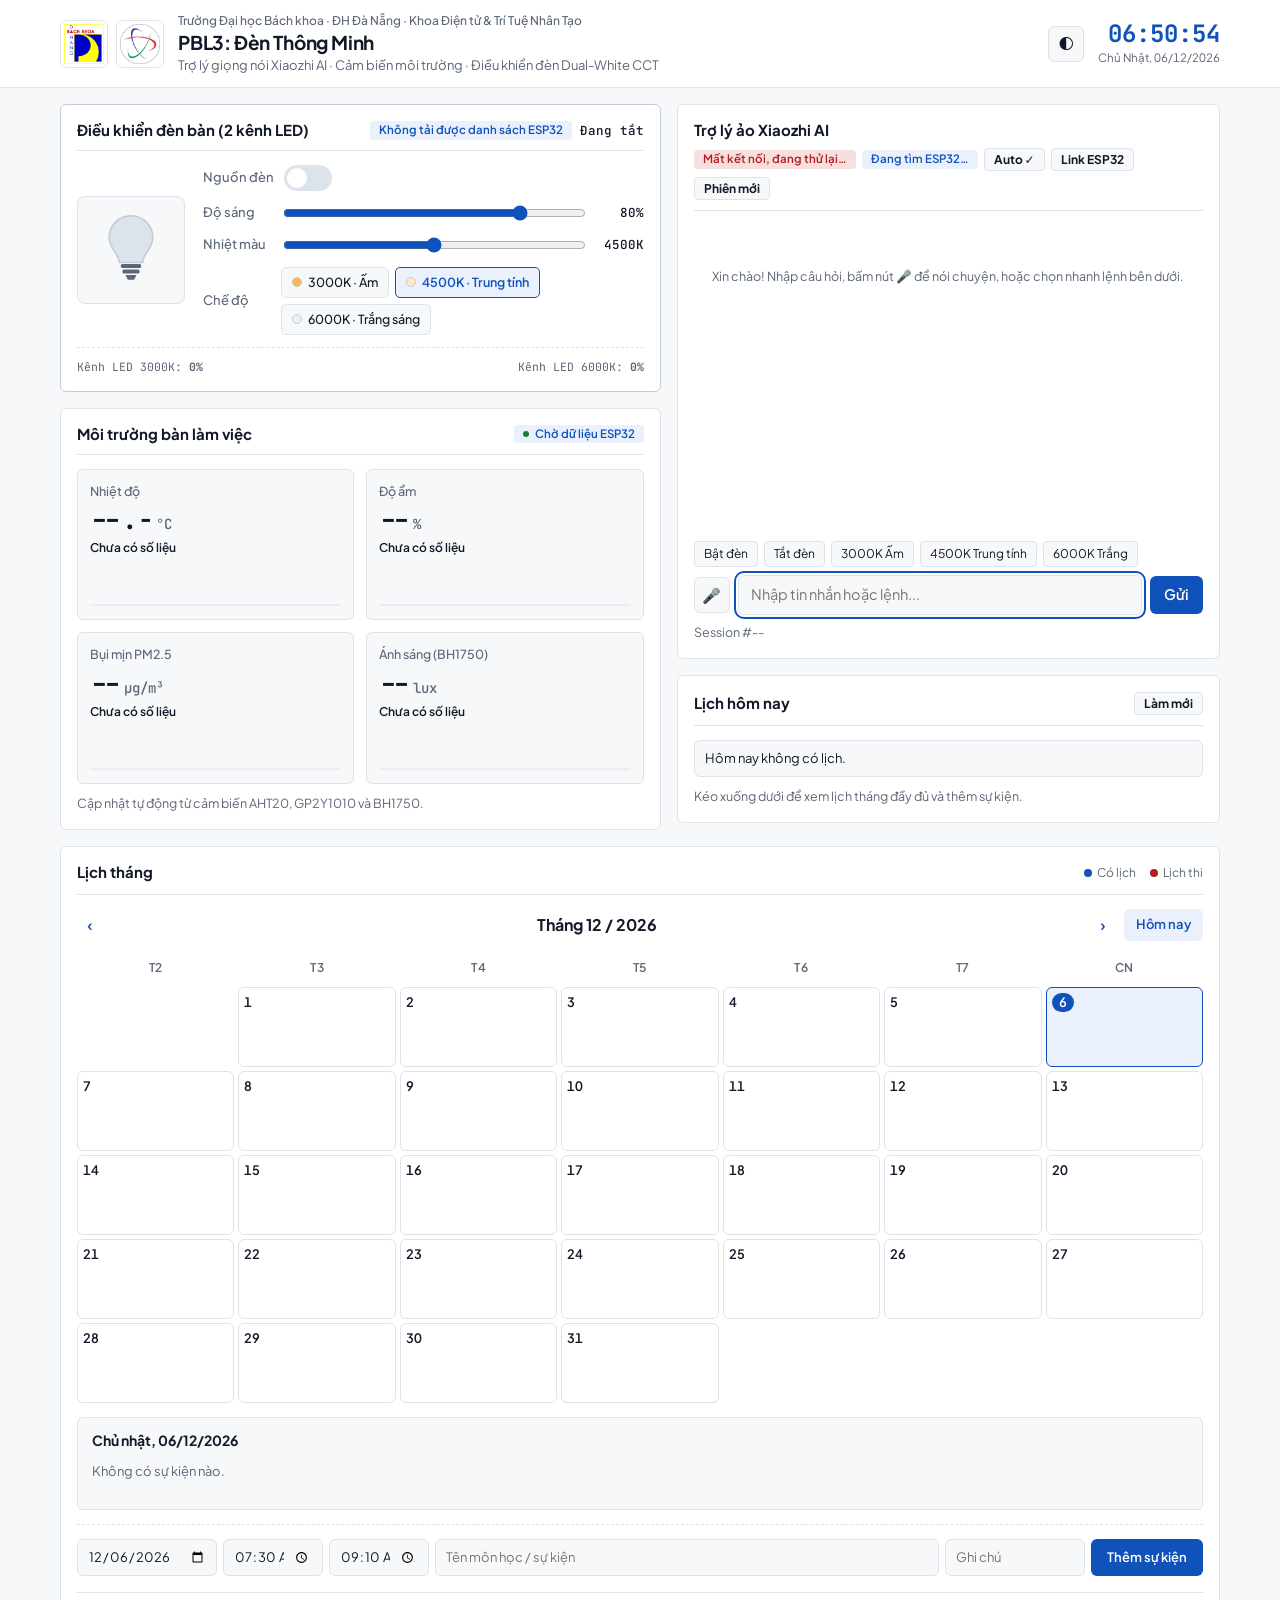
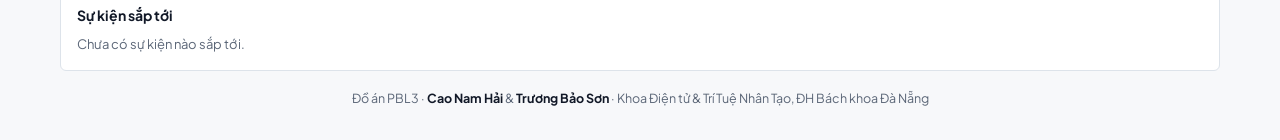
==== templates/index.html @ c183db59 "refactor: don dep ma nguon, cap nhat README va gitignore chuan hoa" ====
<!doctype html>
<html lang="vi">
<head>
  <meta charset="utf-8">
  <meta name="viewport" content="width=device-width, initial-scale=1">
  <meta name="theme-color" content="#f5f6f8">
  <title>Đèn Thông Minh PBL3 — Trợ lý ảo &amp; IoT</title>
  <link rel="stylesheet" href="/static/css/style.css?v=3001">
  <style>
    /* ═══════════════════════════════════════════════════════════
       CALENDAR V2 — APPLE STYLE (Full width)
       ═══════════════════════════════════════════════════════════ */
    .cal-v2 { margin-top: 16px; }

    .cal-v2 .cv-head {
      display: flex; justify-content: space-between; align-items: center;
      flex-wrap: wrap; gap: 12px; margin-bottom: 14px; padding-bottom: 12px;
      border-bottom: 1px solid var(--line);
    }
    .cal-v2 .cv-head h2 {
      font-size: 15px; font-weight: 700; margin: 0; padding: 0;
      border: none; display: block;
    }
    .cal-v2 .cv-legend {
      display: flex; gap: 14px; font-size: 12px; color: var(--muted);
    }
    .cal-v2 .cv-legend i.dot {
      display: inline-block; width: 8px; height: 8px; border-radius: 50%;
      margin-right: 5px; background: var(--accent); vertical-align: middle;
    }
    .cal-v2 .cv-legend i.dot.r { background: var(--bad); }

    .cal-v2 .cv-nav {
      display: flex; align-items: center; gap: 8px; margin-bottom: 12px;
    }
    .cal-v2 .cv-nav strong {
      flex: 1; text-align: center; font-size: 16px; font-weight: 700;
    }
    .cal-v2 .cv-nav button {
      background: var(--accent-soft); color: var(--accent); border: none;
      border-radius: 6px; padding: 6px 12px; cursor: pointer;
      font-weight: 600; font-size: 13px; font-family: inherit;
    }
    .cal-v2 .cv-nav button:hover { filter: brightness(1.05); }
    .cal-v2 .cv-nav button.cv-arrow {
      background: transparent; padding: 4px 10px; font-size: 16px;
    }

    .cal-v2 .cv-grid {
      display: grid; grid-template-columns: repeat(7, minmax(0, 1fr)); gap: 4px;
    }
    .cal-v2 .cv-dow {
      text-align: center; font-size: 12px; font-weight: 600;
      color: var(--muted); padding: 6px 0;
      text-transform: uppercase; letter-spacing: .05em;
    }
    .cal-v2 .cv-day {
      min-height: 80px; border: 1px solid var(--line); border-radius: 6px;
      background: var(--card); padding: 5px; text-align: left; cursor: pointer;
      display: flex; flex-direction: column; gap: 2px; min-width: 0; overflow: hidden;
      font-family: inherit; transition: border-color .15s;
    }
    .cal-v2 .cv-day.blank { border: 0; background: none; cursor: default; }
    .cal-v2 .cv-day:not(.blank):hover { border-color: var(--accent); }
    .cal-v2 .cv-day .n {
      font-size: 13px; font-weight: 600; font-variant-numeric: tabular-nums;
      color: var(--fg);
    }
    .cal-v2 .cv-day.today .n {
      background: var(--accent); color: var(--accent-fg);
      border-radius: 99px; padding: 0 7px; align-self: flex-start;
    }
    .cal-v2 .cv-day.selected { background: var(--accent-soft); border-color: var(--accent); }
    .cal-v2 .cv-day .tx {
      font-size: 11px; line-height: 1.25; border-radius: 4px; padding: 1px 5px;
      overflow-wrap: anywhere; white-space: nowrap; overflow: hidden;
      text-overflow: ellipsis;
    }
    .cal-v2 .cv-day .tx.b { background: var(--accent-soft); color: var(--accent); }
    .cal-v2 .cv-day.selected .tx.b { background: var(--card); }
    .cal-v2 .cv-day .tx.r { background: var(--bad); color: #fff; font-weight: 600; }
    .cal-v2 .cv-day .dots { display: none; }

    .cal-v2 .cv-detail {
      margin-top: 14px; padding: 14px; border: 1px solid var(--line);
      border-radius: 6px; background: var(--bg);
    }
    .cal-v2 .cv-detail h3 { font-size: 14px; margin: 0 0 10px; color: var(--fg); }
    .cal-v2 .cv-detail ul {
      list-style: none; margin: 0; padding: 0;
      display: flex; flex-direction: column; gap: 8px;
    }
    .cal-v2 .cv-detail li {
      display: flex; gap: 10px; align-items: baseline; flex-wrap: wrap; font-size: 13px;
    }
    .cal-v2 .cv-detail .pill {
      font-size: 11px; font-weight: 600; padding: 1px 8px; border-radius: 99px;
      background: var(--accent-soft); color: var(--accent); flex: none;
    }
    .cal-v2 .cv-detail .pill.r { background: var(--bad); color: #fff; }

    .cal-v2 .cv-form {
      display: grid;
      grid-template-columns: 140px 100px 100px 1fr 140px auto;
      gap: 6px; margin-top: 14px; padding-top: 14px;
      border-top: 1px dashed var(--line);
    }
    .cal-v2 .cv-form input {
      border: 1px solid var(--line); border-radius: 6px; padding: 7px 10px;
      background: var(--bg); min-width: 0; font-size: 13px; font-family: inherit;
    }
    .cal-v2 .cv-form button {
      background: var(--accent); color: var(--accent-fg); border: none;
      border-radius: 6px; padding: 7px 16px; cursor: pointer;
      font-weight: 600; font-size: 13px; font-family: inherit; white-space: nowrap;
    }
    .cal-v2 .cv-form button:hover { filter: brightness(1.08); }

    .cal-v2 .cv-list {
      margin-top: 16px; padding-top: 14px; border-top: 1px solid var(--line);
    }
    .cal-v2 .cv-list h3 { font-size: 14px; margin: 0 0 10px; }
    .cal-v2 .cv-list ul {
      list-style: none; margin: 0; padding: 0;
      display: flex; flex-direction: column; gap: 8px;
      max-height: 220px; overflow-y: auto;
    }
    .cal-v2 .cv-list li {
      display: flex; gap: 10px; align-items: center; padding: 8px 12px;
      border: 1px solid var(--line); border-radius: 6px; font-size: 13px;
      background: var(--card);
    }
    .cal-v2 .cv-list li b { color: var(--accent); }
    .cal-v2 .cv-list .x {
      margin-left: auto; background: none; border: none;
      color: var(--muted); cursor: pointer; font-size: 16px;
      padding: 0 6px; line-height: 1;
    }
    .cal-v2 .cv-list .x:hover { color: var(--bad); }
    .cal-v2 .cv-empty { color: var(--muted); font-size: 13px; }

    /* Compact agenda trong cột phải */
    .mini-agenda { list-style: none; margin: 0; padding: 0; display: flex; flex-direction: column; gap: 8px; }
    .mini-agenda li {
      display: flex; gap: 10px; align-items: baseline; flex-wrap: wrap;
      font-size: 13px; padding: 8px 10px; border: 1px solid var(--line);
      border-radius: 6px; background: var(--bg);
    }
    .mini-agenda .ma-time { font-family: var(--font-mono); font-weight: 600; color: var(--accent); }
    .mini-agenda .ma-title { color: var(--fg); flex: 1; }
    .mini-agenda .ma-note { color: var(--muted); font-size: 12px; }

    @media (max-width: 640px) {
      .cal-v2 .cv-day { min-height: 54px; align-items: center; padding: 4px 2px; }
      .cal-v2 .cv-day .tx { display: none; }
      .cal-v2 .cv-day .dots {
        display: flex; gap: 3px; margin-top: 2px;
      }
      .cal-v2 .cv-day .dots .d {
        display: inline-block; width: 6px; height: 6px;
        border-radius: 50%; background: var(--accent);
      }
      .cal-v2 .cv-day .dots .d.r { background: var(--bad); }
      .cal-v2 .cv-form { grid-template-columns: 1fr 1fr; }
      .cal-v2 .cv-form .wide { grid-column: 1 / -1; }
    }
  </style>
</head>
<body>
  <header>
    <div class="head">
      <div class="logos">
        <img src="/static/img/logo-dut.png" alt="Logo Đại học Bách khoa Đà Nẵng" width="48" height="48">
        <img src="/static/img/logo-dtvt.png" alt="Logo Khoa Điện tử Viễn thông" width="48" height="48">
      </div>
      <div class="title">
        <div class="school">Trường Đại học Bách khoa · ĐH Đà Nẵng · Khoa Điện tử &amp; Trí Tuệ Nhân Tạo</div>
        <h1>PBL3: Đèn Thông Minh</h1>
        <div class="sub">Trợ lý giọng nói Xiaozhi AI · Cảm biến môi trường · Điều khiển đèn Dual-White CCT</div>
      </div>
      <div class="head-right">
        <button type="button" class="icon-btn" id="theme-toggle" title="Đổi giao diện Sáng / Tối">🌓</button>
        <div class="clock" aria-live="off">
          <div class="time" id="clockTime">--:--:--</div>
          <div class="date" id="clockDate">Đang tải…</div>
        </div>
      </div>
    </div>
  </header>

  <div class="wrap">
    <main>
      <!-- CỘT TRÁI: ĐÈN & CẢM BIẾN -->
      <div class="col">
        <section class="card lamp-hero">
          <h2>
            <span>Điều khiển đèn bàn (2 kênh LED)</span>
            <span style="display:flex;align-items:center;gap:8px">
              <select id="lampDeviceSelect" aria-label="Chọn thiết bị đèn" hidden></select>
              <span class="status-pill info" id="lampDeviceStatus">Đang tìm ESP32…</span>
              <span class="state" id="lampState" style="min-width:auto">Đang tắt</span>
            </span>
          </h2>
          <div class="lamp">
            <div class="bulb-stage">
              <svg class="bulb" id="bulbSvg" viewBox="0 0 100 100" aria-hidden="true">
                <path d="M35 66 C35 55, 22 49, 22 34 A28 28 0 1 1 78 34 C78 49, 65 55, 65 66 Z" fill="currentColor" stroke="var(--border-strong)" stroke-width="2"/>
                <rect x="37" y="68" width="26" height="5" rx="2" fill="var(--muted)"/>
                <rect x="39" y="75" width="22" height="5" rx="2" fill="var(--muted)"/>
                <path d="M43 82 H57 L54 88 H46 Z" fill="var(--muted)"/>
              </svg>
            </div>
            <div class="controls">
              <div class="row">
                <label for="powerSwitch">Nguồn đèn</label>
                <button type="button" class="switch" id="powerSwitch" role="switch" aria-checked="false"></button>
              </div>
              <div class="row">
                <label for="brightRange">Độ sáng</label>
                <input type="range" id="brightRange" min="1" max="100" value="80">
                <span class="state" id="brightVal">80%</span>
              </div>
              <div class="row">
                <label for="cctRange">Nhiệt màu</label>
                <input type="range" id="cctRange" min="3000" max="6000" step="100" value="4500">
                <span class="state" id="cctVal">4500K</span>
              </div>
              <div class="row">
                <label>Chế độ</label>
                <div class="cct-presets" id="cctPresets">
                  <button type="button" class="cct-btn" data-cct="3000"><span class="dot" style="background:#ffb74d"></span>3000K · Ấm</button>
                  <button type="button" class="cct-btn active" data-cct="4500"><span class="dot" style="background:#ffe8c2"></span>4500K · Trung tính</button>
                  <button type="button" class="cct-btn" data-cct="6000"><span class="dot" style="background:#e3f2fd"></span>6000K · Trắng sáng</button>
                </div>
              </div>
            </div>
          </div>
          <div class="pwm-split">
            <span>Kênh LED 3000K: <b id="pwmWarmVal">0%</b></span>
            <span>Kênh LED 6000K: <b id="pwmCoolVal">0%</b></span>
          </div>
        </section>

        <section class="card">
          <h2>
            <span>Môi trường bàn làm việc</span>
            <span class="tag live" id="sensorSource">Chờ dữ liệu ESP32</span>
          </h2>
          <div class="sensors">
            <div class="sensor">
              <div class="lbl">Nhiệt độ</div>
              <div class="val"><span id="tempVal">--.-</span><span class="unit">°C</span></div>
              <div class="st" id="tempSt">Chưa có số liệu</div>
              <svg viewBox="0 0 200 44" preserveAspectRatio="none"><line class="chart-base" x1="0" y1="42" x2="200" y2="42"/><polyline class="chart-line" id="tempChart" points=""/></svg>
            </div>
            <div class="sensor">
              <div class="lbl">Độ ẩm</div>
              <div class="val"><span id="humVal">--</span><span class="unit">%</span></div>
              <div class="st" id="humSt">Chưa có số liệu</div>
              <svg viewBox="0 0 200 44" preserveAspectRatio="none"><line class="chart-base" x1="0" y1="42" x2="200" y2="42"/><polyline class="chart-line" id="humChart" points=""/></svg>
            </div>
            <div class="sensor">
              <div class="lbl">Bụi mịn PM2.5</div>
              <div class="val"><span id="pm25Val">--</span><span class="unit">µg/m³</span></div>
              <div class="st" id="pm25St">Chưa có số liệu</div>
              <svg viewBox="0 0 200 44" preserveAspectRatio="none"><line class="chart-base" x1="0" y1="42" x2="200" y2="42"/><polyline class="chart-line" id="pm25Chart" points=""/></svg>
            </div>
            <div class="sensor">
              <div class="lbl">Ánh sáng (BH1750)</div>
              <div class="val"><span id="luxVal">--</span><span class="unit">lux</span></div>
              <div class="st" id="luxSt">Chưa có số liệu</div>
              <svg viewBox="0 0 200 44" preserveAspectRatio="none"><line class="chart-base" x1="0" y1="42" x2="200" y2="42"/><polyline class="chart-line" id="luxChart" points=""/></svg>
            </div>
          </div>
          <p class="note">Cập nhật tự động từ cảm biến AHT20, GP2Y1010 và BH1750.</p>
        </section>
      </div>

      <!-- CỘT PHẢI: CHAT AI + AGENDA HÔM NAY -->
      <div class="col">
        <section class="card">
          <h2>
            <span>Trợ lý ảo Xiaozhi AI</span>
            <div class="header-actions">
              <span class="status-pill info" id="status">Đang kết nối…</span>
              <span class="status-pill info" id="linkPill" style="display:none"></span>
              <button type="button" class="chip" id="autoLinkBtn" title="Tự động nối ESP32">Auto ✓</button>
              <button type="button" class="chip" id="linkBtn">Link ESP32</button>
              <button type="button" class="chip" id="newSessionBtn" title="Tạo phiên mới">Phiên mới</button>
            </div>
          </h2>
          <div class="chat">
            <div class="msgs" id="chatBox">
              <div class="note" id="welcome" style="text-align:center; padding: 28px 12px;">
                Xin chào! Nhập câu hỏi, bấm nút <b>🎤</b> để nói chuyện, hoặc chọn nhanh lệnh bên dưới.
              </div>
            </div>
            <div class="chips" id="chips">
              <button type="button" class="chip" data-cmd="Bật đèn bàn">Bật đèn</button>
              <button type="button" class="chip" data-cmd="Tắt đèn bàn">Tắt đèn</button>
              <button type="button" class="chip" data-cmd="Chỉnh đèn sang ánh sáng vàng 3000K">3000K Ấm</button>
              <button type="button" class="chip" data-cmd="Chỉnh đèn sang ánh sáng trung tính 4500K">4500K Trung tính</button>
              <button type="button" class="chip" data-cmd="Chỉnh đèn sang ánh sáng trắng 6000K">6000K Trắng</button>
            </div>
            <div class="send">
              <button type="button" class="icon-btn" id="micBtn" title="Nhấn để ghi âm giọng nói">🎤</button>
              <input type="text" id="input" placeholder="Nhập tin nhắn hoặc lệnh..." autocomplete="off">
              <button type="button" class="btn" id="sendBtn">Gửi</button>
            </div>
          </div>
          <div class="note" id="sessionInfo" style="margin-top:8px;">Session #--</div>
        </section>

        <section class="card">
          <h2>
            <span>Lịch hôm nay</span>
            <button type="button" class="chip" id="refreshAgendaBtn">Làm mới</button>
          </h2>
          <ul class="mini-agenda" id="miniAgenda">
            <li class="cv-empty">Đang tải…</li>
          </ul>
          <p class="note">Kéo xuống dưới để xem lịch tháng đầy đủ và thêm sự kiện.</p>
        </section>
      </div>
    </main>

    <!-- ═══ LỊCH THÁNG FULL WIDTH ═══ -->
    <section class="card cal-v2" aria-labelledby="h-cal">
      <div class="cv-head">
        <h2 id="h-cal">Lịch tháng</h2>
        <div class="cv-legend">
          <span><i class="dot"></i>Có lịch</span>
          <span><i class="dot r"></i>Lịch thi</span>
        </div>
      </div>

      <div class="cv-nav">
        <button type="button" class="cv-arrow" id="calPrev" aria-label="Tháng trước">‹</button>
        <strong id="calTitle">Tháng -- / ----</strong>
        <button type="button" class="cv-arrow" id="calNext" aria-label="Tháng sau">›</button>
        <button type="button" id="calToday">Hôm nay</button>
      </div>

      <div class="cv-grid" id="calGrid"></div>

      <div class="cv-detail" id="calDetail">
        <h3>Chọn một ngày để xem chi tiết</h3>
      </div>

      <form class="cv-form" id="eventForm">
        <input id="fDate" type="date" required aria-label="Ngày">
        <input id="fStart" type="time" value="07:30" required aria-label="Bắt đầu">
        <input id="fEnd" type="time" value="09:10" required aria-label="Kết thúc">
        <input id="fTitle" class="wide" type="text" placeholder="Tên môn học / sự kiện" required aria-label="Nội dung">
        <input id="fNote" type="text" placeholder="Ghi chú" aria-label="Ghi chú">
        <button type="submit">Thêm sự kiện</button>
      </form>

      <div class="cv-list">
        <h3>Sự kiện sắp tới</h3>
        <ul id="upcomingList"></ul>
      </div>
    </section>

    <footer>
      Đồ án PBL3 · <b>Cao Nam Hải</b> &amp; <b>Trương Bảo Sơn</b> · Khoa Điện tử &amp; Trí Tuệ Nhân Tạo, ĐH Bách khoa Đà Nẵng
    </footer>
  </div>

  <dialog id="linkDialog" class="modal-dialog">
    <form id="linkForm" method="dialog">
      <h3>Chọn thiết bị ESP32 đang trực tuyến</h3>
      <select id="linkDeviceSelect"></select>
      <div class="modal-actions">
        <button type="button" class="btn ghost" onclick="document.getElementById('linkDialog').close()">Hủy</button>
        <button type="submit" class="btn">Kết nối</button>
      </div>
    </form>
  </dialog>

  <script src="/static/js/dashboard-theme.js?v=3001"></script>
  <script src="/static/js/chat.js?v=3001"></script>
  <script>
    /* ─── 1. ĐỒNG HỒ ─── */
    function updateClock() {
      const now = new Date();
      document.getElementById('clockTime').textContent = now.toLocaleTimeString('vi-VN', { hour12: false });
      document.getElementById('clockDate').textContent = now.toLocaleDateString('vi-VN', {
        weekday: 'long', day: '2-digit', month: '2-digit', year: 'numeric'
      });
    }
    setInterval(updateClock, 1000); updateClock();

    /* ─── 2. ĐÈN ─── */
    function cctToHex(k) {
      const t = Math.max(0, Math.min(1, (k - 3000) / 3000));
      const r = Math.round(255 - t * 28), g = Math.round(183 + t * 59), b = Math.round(77 + t * 176);
      return '#' + [r, g, b].map(x => x.toString(16).padStart(2, '0')).join('');
    }

    let pushLampTimer = null;
    const DeviceControl = {
      ws: null, deviceId: null, ids: [], seq: 0,
      pending: new Map(), poll: null, refreshing: false,
      setStatus(text, online = false, warning = false) {
        const el = document.getElementById('lampDeviceStatus');
        el.textContent = text;
        el.className = `status-pill ${online ? 'online' : warning ? 'warning' : 'info'}`;
      },
      clearPending() {
        for (const [id, item] of this.pending) {
          clearTimeout(item.timer);
          item.resolve(false);
          this.pending.delete(id);
        }
      },
      connect(deviceId) {
        if (!deviceId || deviceId === this.deviceId && this.ws && this.ws.readyState <= WebSocket.OPEN) return;
        clearTimeout(pushLampTimer);
        this.clearPending();
        this.deviceId = deviceId;
        const previous = this.ws;
        this.refreshing = false;
        this.ws = null;
        if (previous) { try { previous.close(); } catch {} }
        Lamp.on = false; Lamp.brightness = 80; Lamp.cct = 4500; Lamp.render();
        SensorHistory.temp.length = SensorHistory.hum.length = SensorHistory.pm25.length = SensorHistory.lux.length = 0;
        for (const id of ['tempVal', 'humVal', 'pm25Val', 'luxVal']) document.getElementById(id).textContent = '--';
        for (const id of ['tempChart', 'humChart', 'pm25Chart', 'luxChart']) document.getElementById(id).setAttribute('points', '');
        document.getElementById('sensorSource').textContent = 'Chờ dữ liệu ESP32';
        this.setStatus(`Đang kết nối ${deviceId}…`, false);
        const proto = location.protocol === 'https:' ? 'wss:' : 'ws:';
        const socket = new WebSocket(`${proto}//${location.host}/ws/sync/${encodeURIComponent(deviceId)}`);
        this.ws = socket;
        socket.onopen = () => { if (this.ws === socket) this.setStatus(`Đã kết nối · kiểm tra ${deviceId}…`, false); };
        socket.onmessage = (event) => {
          if (this.ws !== socket) return;
          let msg; try { msg = JSON.parse(event.data); } catch { return; }
          if (msg.type === 'full_state') {
            this.setStatus(msg.data.online ? `ESP32 ${deviceId}` : `ESP32 ${deviceId} · chưa kết nối`, msg.data.online);
            if (!msg.data.online) document.getElementById('sensorSource').textContent = 'ESP32 offline · dữ liệu cũ';
            if (msg.data.lamp) window.dispatchEvent(new CustomEvent('lamp_sync', { detail: { ...msg.data.lamp, esp32_device_id: deviceId } }));
            if (msg.data.sensors) window.dispatchEvent(new CustomEvent('esp32_sensor', { detail: { ...msg.data.sensors, esp32_device_id: deviceId } }));
          } else if (msg.type === 'lamp_update') {
            window.dispatchEvent(new CustomEvent('lamp_sync', { detail: { ...(msg.data || {}), esp32_device_id: deviceId } }));
          } else if (msg.type === 'sensor_update') {
            window.dispatchEvent(new CustomEvent('esp32_sensor', { detail: { ...(msg.data || {}), esp32_device_id: deviceId } }));
          } else if (msg.type === 'agenda_update' || msg.type === 'calendar_update') {
            fetchAgenda();
          } else if (msg.type === 'command_result') {
            const pending = this.pending.get(msg.request_id);
            if (pending) {
              clearTimeout(pending.timer);
              this.pending.delete(msg.request_id);
              if (msg.ok) {
                pending.resolve(true);
              } else {
                this.setStatus(msg.error || 'Lệnh không thực hiện được', false);
                pending.resolve(false);
              }
            }
          } else if (msg.type === 'device_status') {
            if (!this.refreshing) this.setStatus(msg.data.online ? `ESP32 ${deviceId}` : `ESP32 ${deviceId} · offline`, Boolean(msg.data.online));
            if (!msg.data.online) document.getElementById('sensorSource').textContent = 'ESP32 offline · dữ liệu cũ';
          }
        };
        socket.onerror = () => { if (this.ws === socket) this.setStatus('Lỗi kết nối ESP32', false); };
        socket.onclose = () => {
          if (this.ws !== socket) return;
          this.ws = null;
          this.setStatus(`ESP32 ${deviceId} · mất kết nối`, false);
          document.getElementById('sensorSource').textContent = 'Mất kết nối · dữ liệu cũ';
          this.clearPending();
        };
      },
      async discover() {
        try {
          const response = await fetch('/api/devices/active', { cache: 'no-store' });
          if (!response.ok) throw new Error(`HTTP ${response.status}`);
          const payload = await response.json();
          this.ids = (payload.devices || []).map(x => typeof x === 'string' ? x : x?.device_id).filter(Boolean);
          const select = document.getElementById('lampDeviceSelect');
          select.replaceChildren();
          for (const id of this.ids) {
            const option = document.createElement('option'); option.value = id; option.textContent = id; select.appendChild(option);
          }
          if (this.deviceId && this.ids.includes(this.deviceId)) select.value = this.deviceId;
          select.hidden = this.ids.length <= 1;
          if (this.deviceId && !this.ids.includes(this.deviceId)) {
            this.clearPending();
            this.deviceId = null;
            if (this.ws) { const old = this.ws; this.ws = null; old.close(); }
            Lamp.on = false; Lamp.brightness = 80; Lamp.cct = 4500; Lamp.render();
            SensorHistory.temp.length = SensorHistory.hum.length = SensorHistory.pm25.length = SensorHistory.lux.length = 0;
            for (const id of ['tempVal', 'humVal', 'pm25Val', 'luxVal']) document.getElementById(id).textContent = '--';
            for (const id of ['tempChart', 'humChart', 'pm25Chart', 'luxChart']) document.getElementById(id).setAttribute('points', '');
            document.getElementById('sensorSource').textContent = 'Chờ dữ liệu ESP32';
          }
          if (!this.deviceId && this.ids.length === 1) this.deviceId = this.ids[0];
          if (this.deviceId && (!this.ws || this.ws.readyState > WebSocket.OPEN)) {
            select.value = this.deviceId; this.connect(this.deviceId);
          } else if (!this.deviceId) {
            this.setStatus(this.ids.length ? 'Chọn ESP32 để điều khiển' : 'Đang tìm ESP32…', false);
          }
          if (!select.dataset.bound) {
            select.dataset.bound = '1';
            select.addEventListener('change', () => { if (select.value) this.connect(select.value); });
          }
        } catch { this.setStatus('Không tải được danh sách ESP32', false); }
      },
      refreshState() {
        if (this.refreshing || !this.deviceId) return;
        this.refreshing = true;
        const deviceId = this.deviceId;
        setTimeout(async () => {
          try {
            const results = await Promise.all([
              this.command('Lamp.GetState', {}, { kind: 'state' }),
              this.command('self.get_environment', {}, { kind: 'state' }),
            ]);
            if (this.deviceId === deviceId && results.every(Boolean)) this.setStatus(`ESP32 ${deviceId}`, true);
          } finally {
            this.refreshing = false;
          }
        }, 200);
      },
      command(tool, args = {}, options = {}) {
        if (!this.deviceId || !this.ws || this.ws.readyState !== WebSocket.OPEN) {
          this.setStatus('Thiết bị chưa kết nối', false); return Promise.resolve(false);
        }
        const id = `ui-${++this.seq}`;
        return new Promise(resolve => {
          const timer = setTimeout(() => { this.pending.delete(id); this.setStatus('Thiết bị không phản hồi', false); resolve(false); }, 8000);
          this.pending.set(id, { timer, resolve, kind: options.kind || (tool.startsWith('Lamp.') ? 'lamp' : 'other') });
          try {
            this.ws.send(JSON.stringify({ type: 'command', request_id: id, tool, args }));
          } catch {
            clearTimeout(timer);
            this.pending.delete(id);
            this.setStatus('Không gửi được lệnh', false);
            resolve(false);
          }
        });
      },
      init() { this.discover(); this.poll = setInterval(() => this.discover(), 5000); }
    };

    const Lamp = {
      on: false, brightness: 80, cct: 4500,
      revision: 0,
      getPwmSplit() {
        if (!this.on) return { warm: 0, cool: 0 };
        const ratioCool = Math.max(0, Math.min(1, (this.cct - 3000) / 3000));
        const ratioWarm = 1 - ratioCool;
        return { warm: Math.round(this.brightness * ratioWarm), cool: Math.round(this.brightness * ratioCool) };
      },
      render() {
        const sw = document.getElementById('powerSwitch');
        const bulb = document.getElementById('bulbSvg');
        const st = document.getElementById('lampState');
        const hexColor = cctToHex(this.cct);
        const split = this.getPwmSplit();
        sw.setAttribute('aria-checked', String(this.on));
        document.getElementById('brightRange').value = this.brightness;
        document.getElementById('brightVal').textContent = `${this.brightness}%`;
        document.getElementById('cctRange').value = this.cct;
        document.getElementById('cctVal').textContent = `${this.cct}K`;
        document.getElementById('pwmWarmVal').textContent = `${split.warm}%`;
        document.getElementById('pwmCoolVal').textContent = `${split.cool}%`;
        document.querySelectorAll('#cctPresets .cct-btn').forEach(btn => {
          btn.classList.toggle('active', parseInt(btn.dataset.cct, 10) === this.cct);
        });
        if (this.on) {
          const alpha = 0.14 + (this.brightness / 100) * 0.25;
          bulb.style.color = hexColor;
          bulb.style.filter = `drop-shadow(0 0 ${Math.round(this.brightness / 6)}px ${hexColor})`;
          document.documentElement.style.setProperty('--lamp-glow', `${hexColor}${Math.round(alpha * 255).toString(16).padStart(2, '0')}`);
          st.textContent = `Bật · ${this.brightness}% · ${this.cct}K`;
        } else {
          bulb.style.color = 'var(--line)';
          bulb.style.filter = 'none';
          document.documentElement.style.setProperty('--lamp-glow', 'transparent');
          st.textContent = 'Đang tắt';
        }
      },
      pushToServer(overrides = {}) {
        clearTimeout(pushLampTimer);
        const revision = ++this.revision;
        const deviceId = DeviceControl.deviceId;
        pushLampTimer = setTimeout(async () => {
          const on = overrides.on ?? this.on;
          const brightness = overrides.brightness ?? parseInt(document.getElementById('brightRange').value, 10);
          const kelvin = overrides.cct ?? parseInt(document.getElementById('cctRange').value, 10);
          const results = [];
          if (overrides.on !== undefined) {
            results.push(await DeviceControl.command(on ? 'Lamp.TurnOn' : 'Lamp.TurnOff'));
          }
          if (on && overrides.brightness !== undefined) {
            results.push(await DeviceControl.command('Lamp.SetBrightness', { value: Math.max(0, Math.min(100, brightness)) }));
          }
          if (on && overrides.cct !== undefined) {
            const cctPercent = Math.round((Math.max(3000, Math.min(6000, kelvin)) - 3000) / 30);
            results.push(await DeviceControl.command('Lamp.SetColorTemp', { value: cctPercent }));
          }
          if (revision !== this.revision || deviceId !== DeviceControl.deviceId) return;
          if (results.length && results.every(Boolean)) {
            this.on = on;
            this.brightness = brightness;
            this.cct = kelvin;
            this.render();
          } else if (results.length) {
            DeviceControl.refreshState();
          }
        }, 120);
      }
    };

    document.getElementById('brightRange').addEventListener('input', (event) => {
      document.getElementById('brightVal').textContent = `${event.target.value}%`;
    });
    document.getElementById('brightRange').addEventListener('change', (event) => {
      Lamp.pushToServer({ on: true, brightness: Number(event.target.value) });
    });
    document.getElementById('cctRange').addEventListener('input', (event) => {
      document.getElementById('cctVal').textContent = `${event.target.value}K`;
    });
    document.getElementById('cctRange').addEventListener('change', (event) => {
      Lamp.pushToServer({ on: true, cct: Number(event.target.value) });
    });

    window.addEventListener('lamp_sync', (e) => {
      const d = e.detail?.data || e.detail || {};
      const activeDevice = DeviceControl.deviceId;
      if (activeDevice && e.detail?.esp32_device_id && e.detail.esp32_device_id !== activeDevice) return;
      if (typeof d.on === 'boolean') Lamp.on = d.on;
      if (typeof d.brightness === 'number' && d.brightness >= 0) Lamp.brightness = d.brightness;
      if (typeof d.kelvin === 'number') {
        Lamp.cct = Math.max(3000, Math.min(6000, d.kelvin));
      } else if (typeof d.cct === 'number') {
        Lamp.cct = d.cct <= 100
          ? Math.round(3000 + (d.cct * 30))
          : Math.max(3000, Math.min(6000, d.cct));
      } else if (typeof d.color === 'string') {
        const c = d.color.toLowerCase();
        if (c.includes('ffd') || c.includes('ffb') || c.includes('ff8')) Lamp.cct = 3000;
        else if (c.includes('e0f') || c.includes('e3f') || c.includes('64b')) Lamp.cct = 6000;
        else Lamp.cct = 4500;
      }
      Lamp.render();
    });
    Lamp.render();
    document.getElementById('powerSwitch').addEventListener('click', () => {
      const next = document.getElementById('powerSwitch').getAttribute('aria-checked') !== 'true';
      Lamp.pushToServer({ on: next, brightness: Lamp.brightness });
    });
    document.querySelectorAll('#cctPresets .cct-btn').forEach(btn => {
      btn.addEventListener('click', () => {
        const cct = Number(btn.dataset.cct);
        document.getElementById('cctRange').value = cct;
        Lamp.pushToServer({ on: true, cct });
      });
    });
    DeviceControl.init();

    /* ─── 3. CẢM BIẾN ─── */
    const SensorHistory = { temp: [], hum: [], pm25: [], lux: [] };
    function drawSparkline(elId, arr, min, max) {
      const el = document.getElementById(elId);
      if (!el || arr.length < 2) return;
      const pts = arr.map((v, i) => {
        const x = (i / (arr.length - 1)) * 200;
        const norm = Math.max(0, Math.min(1, (v - min) / (max - min || 1)));
        return `${x.toFixed(1)},${(40 - norm * 34).toFixed(1)}`;
      }).join(' ');
      el.setAttribute('points', pts);
    }

    window.addEventListener('esp32_sensor', (e) => {
      const d = e.detail?.data || e.detail || {};
      const activeDevice = DeviceControl.deviceId;
      if (activeDevice && e.detail?.esp32_device_id && e.detail.esp32_device_id !== activeDevice) return;
      document.getElementById('sensorSource').textContent = 'Trực tuyến ESP32';
      if (typeof d.temperature === 'number') {
        document.getElementById('tempVal').textContent = d.temperature.toFixed(1);
        document.getElementById('tempSt').textContent = d.temperature > 32 ? 'Hơi nóng' : (d.temperature < 20 ? 'Se lạnh' : 'Thoải mái');
        SensorHistory.temp.push(d.temperature); if (SensorHistory.temp.length > 24) SensorHistory.temp.shift();
        drawSparkline('tempChart', SensorHistory.temp, 15, 42);
      }
      if (typeof d.humidity === 'number') {
        document.getElementById('humVal').textContent = Math.round(d.humidity);
        document.getElementById('humSt').textContent = d.humidity > 75 ? 'Độ ẩm cao' : (d.humidity < 40 ? 'Không khí khô' : 'Lý tưởng');
        SensorHistory.hum.push(d.humidity); if (SensorHistory.hum.length > 24) SensorHistory.hum.shift();
        drawSparkline('humChart', SensorHistory.hum, 20, 100);
      }
      if (typeof d.pm25 === 'number') {
        document.getElementById('pm25Val').textContent = d.pm25.toFixed(1);
        document.getElementById('pm25St').textContent = d.pm25 > 50 ? 'Ô nhiễm' : (d.pm25 < 15 ? 'Trong lành' : 'Trung bình');
        SensorHistory.pm25.push(d.pm25); if (SensorHistory.pm25.length > 24) SensorHistory.pm25.shift();
        drawSparkline('pm25Chart', SensorHistory.pm25, 0, 100);
      }
      if (typeof d.lux === 'number') {
        document.getElementById('luxVal').textContent = Math.round(d.lux);
        document.getElementById('luxSt').textContent = d.lux > 500 ? 'Sáng' : (d.lux < 50 ? 'Tối' : 'Vừa phải');
        SensorHistory.lux.push(d.lux); if (SensorHistory.lux.length > 24) SensorHistory.lux.shift();
        drawSparkline('luxChart', SensorHistory.lux, 0, 1000);
      }
    });

    /* ─── 4. LỊCH THÁNG (ĐỒNG BỘ GIỜ LOCAL & BACKEND PYTHON) ─── */
    const DOW = ['T2','T3','T4','T5','T6','T7','CN'];

    function pad2(n) { return (n < 10 ? '0' : '') + n; }
    function getLocalTodayISO() {
      const now = new Date();
      return `${now.getFullYear()}-${pad2(now.getMonth() + 1)}-${pad2(now.getDate())}`;
    }
    function toISO(y, m, d) { return `${y}-${pad2(m+1)}-${pad2(d)}`; }
    function fmtVNDate(iso) { if (!iso) return ''; const [y,m,d] = iso.split('-'); return `${d}/${m}/${y}`; }
    function isExam(title) { return /thi|kiểm tra|ktra/i.test(title || ''); }

    function normalizeEvent(e) {
      if (!e) return null;
      const id = e.id ?? e.event_id ?? `${e.date || ''}_${e.start_time || e.start || ''}_${e.title || ''}`;
      let date = e.date || '';
      let start = e.start_time || e.start || '';
      let end = e.end_time || e.end || '';
      if (!date && start.includes('T')) {
        date = start.slice(0, 10);
        start = start.slice(11, 16);
      } else if (start.includes(' ')) {
        const parts = start.split(' ');
        if (!date) date = parts[0];
        start = parts[1].slice(0, 5);
      }
      if (end.includes('T')) end = end.slice(11, 16);
      else if (end.includes(' ')) end = end.split(' ')[1].slice(0, 5);

      return {
        ...e,
        id,
        date,
        start: start || '--:--',
        end: end || '--:--'
      };
    }

    const CalState = {
      viewDate: new Date(),
      selectedISO: getLocalTodayISO(),
      events: []
    };

    async function fetchAgenda() {
      try {
        const y = CalState.viewDate.getFullYear();
        const m = CalState.viewDate.getMonth();
        const firstDay = toISO(y, m, 1);
        const lastDay = toISO(y, m, new Date(y, m + 1, 0).getDate());

        let raw = [];
        const resRange = await fetch(`/api/events?start_date=${firstDay}&end_date=${lastDay}`, { cache: 'no-store' });
        if (resRange.ok) {
          const dataRange = await resRange.json();
          raw = Array.isArray(dataRange) ? dataRange : (dataRange.events || dataRange.items || []);
        }

        const res = await fetch('/api/agenda', { cache: 'no-store' });
        if (res.ok) {
          const data = await res.json();
          raw = raw.concat(data.today || [], data.upcoming || [], data.events || []);
        }

        const map = {};
        raw.forEach(item => {
          const norm = normalizeEvent(item);
          if (norm && norm.date) map[norm.id] = norm;
        });
        CalState.events = Object.values(map);
      } catch (e) {
        console.warn('Lỗi tải agenda:', e);
      }
      renderAll();
    }

    function renderMiniAgenda() {
      const today = getLocalTodayISO();
      const list = CalState.events.filter(e => e.date === today)
        .sort((a,b) => (a.start||'').localeCompare(b.start||''));
      const ul = document.getElementById('miniAgenda');
      if (!list.length) {
        ul.innerHTML = '<li class="cv-empty">Hôm nay không có lịch.</li>';
        return;
      }
      ul.innerHTML = list.map(e => `
        <li>
          <span class="ma-time">${e.start}</span>
          <span class="ma-title">${e.title || ''}</span>
          ${e.note ? `<span class="ma-note">(${e.note})</span>` : ''}
        </li>
      `).join('');
    }

    function renderCal() {
      const y = CalState.viewDate.getFullYear();
      const m = CalState.viewDate.getMonth();
      document.getElementById('calTitle').textContent = `Tháng ${m + 1} / ${y}`;

      const firstDow = (new Date(y, m, 1).getDay() + 6) % 7;
      const daysInMonth = new Date(y, m + 1, 0).getDate();
      const today = getLocalTodayISO();

      let html = DOW.map(d => `<div class="cv-dow">${d}</div>`).join('');
      for (let i = 0; i < firstDow; i++) html += '<div class="cv-day blank"></div>';

      for (let d = 1; d <= daysInMonth; d++) {
        const iso = toISO(y, m, d);
        const events = CalState.events.filter(e => e.date === iso);
        const examEv = events.find(e => isExam(e.title));
        const cls = ['cv-day'];
        if (iso === today) cls.push('today');
        if (iso === CalState.selectedISO) cls.push('selected');

        let tags = '';
        if (events.length) tags += `<span class="tx b">${events.length} lịch</span>`;
        if (examEv) tags += `<span class="tx r">Thi: ${examEv.title}</span>`;
        const dots = `<span class="dots">${events.length ? '<i class="d"></i>' : ''}${examEv ? '<i class="d r"></i>' : ''}</span>`;

        html += `<button type="button" class="${cls.join(' ')}" data-iso="${iso}">
          <span class="n">${d}</span>${tags}${dots}
        </button>`;
      }

      const remain = (7 - ((firstDow + daysInMonth) % 7)) % 7;
      for (let d = 1; d <= remain; d++) html += '<div class="cv-day blank"></div>';

      const grid = document.getElementById('calGrid');
      grid.innerHTML = html;
      grid.querySelectorAll('.cv-day[data-iso]').forEach(btn => {
        btn.addEventListener('click', () => {
          CalState.selectedISO = btn.dataset.iso;
          document.getElementById('fDate').value = CalState.selectedISO;
          renderCal();
          renderDetail();
        });
      });
    }

    function renderDetail() {
      const iso = CalState.selectedISO;
      const list = CalState.events.filter(e => e.date === iso)
        .sort((a,b) => (a.start||'').localeCompare(b.start||''));
      const [y,m,d] = iso.split('-');
      const dow = new Date(iso + 'T00:00:00').getDay();
      const dayName = ['Chủ nhật','Thứ 2','Thứ 3','Thứ 4','Thứ 5','Thứ 6','Thứ 7'][dow];

      const det = document.getElementById('calDetail');
      if (!list.length) {
        det.innerHTML = `<h3>${dayName}, ${d}/${m}/${y}</h3><p class="cv-empty">Không có sự kiện nào.</p>`;
        return;
      }
      det.innerHTML = `<h3>${dayName}, ${d}/${m}/${y}</h3>
        <ul>${list.map(e => {
          const exam = isExam(e.title);
          return `<li>
            <span class="pill ${exam ? 'r' : ''}">${exam ? 'Thi' : 'Học'}</span>
            <b>${e.start}–${e.end}</b>
            <span>${e.title || ''}</span>
            ${e.note ? `<span class="cv-empty">— ${e.note}</span>` : ''}
          </li>`;
        }).join('')}</ul>`;
    }

    function renderUpcoming() {
      const today = getLocalTodayISO();
      const list = CalState.events
        .filter(e => e.date >= today)
        .sort((a,b) => (a.date + a.start).localeCompare(b.date + b.start))
        .slice(0, 20);

      const ul = document.getElementById('upcomingList');
      if (!list.length) {
        ul.innerHTML = '<li class="cv-empty" style="border:none;background:none;padding:0;">Chưa có sự kiện nào sắp tới.</li>';
        return;
      }
      ul.innerHTML = list.map(e => `
        <li>
          <b>${fmtVNDate(e.date)} ${e.start}</b>
          <span>${e.title || ''}</span>
          ${e.note ? `<span class="cv-empty">(${e.note})</span>` : ''}
          <button type="button" class="x" data-id="${e.id}" data-rev="${e.revision || 1}" title="Xóa">×</button>
        </li>
      `).join('');
      ul.querySelectorAll('.x').forEach(btn => {
        btn.addEventListener('click', async (ev) => {
          ev.stopPropagation();
          if (!confirm('Xóa sự kiện này?')) return;
          try {
            await fetch(`/api/events/${btn.dataset.id}`, {
              method: 'DELETE',
              headers: { 'Content-Type': 'application/json' },
              body: JSON.stringify({ revision: parseInt(btn.dataset.rev, 10) })
            });
            fetchAgenda();
          } catch (err) { alert('Lỗi xóa sự kiện'); }
        });
      });
    }

    function renderAll() {
      renderMiniAgenda();
      renderCal();
      renderDetail();
      renderUpcoming();
    }

    /* ─── Form thêm sự kiện ─── */
    document.getElementById('eventForm').addEventListener('submit', async (ev) => {
      ev.preventDefault();
      const payload = {
        title: document.getElementById('fTitle').value.trim(),
        date: document.getElementById('fDate').value,
        start_time: document.getElementById('fStart').value,
        end_time: document.getElementById('fEnd').value,
        note: document.getElementById('fNote').value.trim()
      };
      if (!payload.title || !payload.date) return alert('Nhập tiêu đề và ngày');
      try {
        const res = await fetch('/api/events', {
          method: 'POST',
          headers: { 'Content-Type': 'application/json' },
          body: JSON.stringify(payload)
        });
        if (!res.ok) throw new Error('Server từ chối');
        document.getElementById('fTitle').value = '';
        document.getElementById('fNote').value = '';
        CalState.selectedISO = payload.date;
        CalState.viewDate = new Date(payload.date + 'T00:00:00');
        fetchAgenda();
      } catch (err) { alert('Lỗi thêm sự kiện: ' + err.message); }
    });

    /* ─── Điều hướng Lịch ─── */
    document.getElementById('calPrev').addEventListener('click', () => {
      CalState.viewDate.setMonth(CalState.viewDate.getMonth() - 1);
      fetchAgenda();
    });
    document.getElementById('calNext').addEventListener('click', () => {
      CalState.viewDate.setMonth(CalState.viewDate.getMonth() + 1);
      fetchAgenda();
    });
    document.getElementById('calToday').addEventListener('click', () => {
      CalState.viewDate = new Date();
      CalState.selectedISO = getLocalTodayISO();
      document.getElementById('fDate').value = CalState.selectedISO;
      fetchAgenda();
    });
    document.getElementById('refreshAgendaBtn').addEventListener('click', fetchAgenda);

    /* ─── Tự động đồng bộ khi Chat có tin nhắn mới ─── */
    const chatBoxObserver = new MutationObserver(() => {
      clearTimeout(window._agendaSyncTimer);
      window._agendaSyncTimer = setTimeout(fetchAgenda, 800);
    });
    chatBoxObserver.observe(document.getElementById('chatBox'), { childList: true });

    /* ─── Init ─── */
    document.getElementById('fDate').value = CalState.selectedISO;
    fetchAgenda();
    setInterval(fetchAgenda, 10000);
  </script>
</body>
</html>
---- static/css/style.css ----
@import url('https://fonts.googleapis.com/css2?family=JetBrains+Mono:wght@500;700&family=Plus+Jakarta+Sans:wght@400;500;600;700&display=swap');

:root {
  --bg: #f7f8fa;
  --card: #ffffff;
  --fg: #111827;
  --text: #111827;
  --muted: #5b6677;
  --text-muted: #5b6677;
  --line: #dde3ea;
  --border-strong: #c2cbd6;
  --accent: #0f52ba;
  --accent-fg: #ffffff;
  --accent-ink: #ffffff;
  --accent-soft: #eaf1fc;
  --good: #15803d;
  --warn: #b45309;
  --bad: #b91c1c;
  --lamp-glow: rgba(255, 210, 125, 0.22);
  --font-sans: "Plus Jakarta Sans", system-ui, -apple-system, sans-serif;
  --font-mono: "JetBrains Mono", monospace;
}

@media (prefers-color-scheme: dark) {
  :root:not([data-theme="light"]) {
    --bg: #0d1117; --card: #161b22; --fg: #e6edf3; --text: #e6edf3;
    --muted: #8b949e; --text-muted: #8b949e; --line: #28303d; --border-strong: #3b4656;
    --accent: #4f8ff7; --accent-fg: #091220; --accent-ink: #091220; --accent-soft: #182842;
    --good: #3fb950; --warn: #d29922; --bad: #f85149; color-scheme: dark;
  }
}

:root[data-theme="dark"] {
  --bg: #0d1117; --card: #161b22; --fg: #e6edf3; --text: #e6edf3;
  --muted: #8b949e; --text-muted: #8b949e; --line: #28303d; --border-strong: #3b4656;
  --accent: #4f8ff7; --accent-fg: #091220; --accent-ink: #091220; --accent-soft: #182842;
  --good: #3fb950; --warn: #d29922; --bad: #f85149; color-scheme: dark;
}

* { box-sizing: border-box; }
body {
  background: var(--bg); color: var(--fg); font-family: var(--font-sans); font-size: 14.5px; line-height: 1.5;
  padding-left: max(16px, env(safe-area-inset-left, 0px));
  padding-right: max(16px, env(safe-area-inset-right, 0px));
  padding-block: 0 32px; margin: 0;
}
.wrap { max-width: 1160px; margin: 0 auto; }
h1, h2, h3 { margin: 0; line-height: 1.25; }
button, input, select { font: inherit; color: inherit; }
button:focus-visible, input:focus-visible, select:focus-visible { outline: 2px solid var(--accent); outline-offset: 2px; }

/* Header */
header {
  background: var(--card); border-bottom: 1px solid var(--line);
  margin: 0 calc(-1 * max(16px, env(safe-area-inset-left, 0px)));
  padding: 12px max(16px, env(safe-area-inset-left, 0px));
}
.head { max-width: 1160px; margin: 0 auto; display: flex; align-items: center; gap: 14px; flex-wrap: wrap; }
.logos { display: flex; gap: 8px; align-items: center; }
.logos img {
  width: 48px; height: 48px; flex: none; object-fit: contain;
  border-radius: 6px; background: #ffffff; padding: 3px; border: 1px solid var(--line);
}
.title { flex: 1; min-width: 220px; }
.title .school { font-size: 12px; color: var(--muted); font-weight: 500; }
.title h1 { font-size: 19px; font-weight: 700; color: var(--fg); letter-spacing: -0.01em; margin: 1px 0; }
.title .sub { color: var(--muted); font-size: 13px; }

.head-right { display: flex; align-items: center; gap: 14px; }
.clock { text-align: right; font-family: var(--font-mono); font-variant-numeric: tabular-nums; }
.clock .time { font-size: 24px; font-weight: 700; color: var(--accent); line-height: 1.1; }
.clock .date { font-size: 11.5px; color: var(--muted); font-family: var(--font-sans); margin-top: 2px; }

/* Layout 2 cột */
main { display: grid; grid-template-columns: 1.05fr 0.95fr; gap: 16px; margin-top: 16px; align-items: start; }
.col { display: flex; flex-direction: column; gap: 16px; min-width: 0; }

section.card {
  background: var(--card); border: 1px solid var(--line); border-radius: 6px; padding: 16px; min-width: 0;
}
section.card h2 {
  font-size: 15px; font-weight: 700; margin-bottom: 14px; padding-bottom: 10px;
  border-bottom: 1px solid var(--line); display: flex; align-items: center; justify-content: space-between; gap: 8px; flex-wrap: wrap;
}
.header-actions { display: flex; align-items: center; gap: 6px; flex-wrap: wrap; }

/* Hero Card: Điều khiển Đèn Dual-White CCT */
section.card.lamp-hero {
  background: radial-gradient(circle at 66px 50%, var(--lamp-glow), transparent 65%), var(--card);
  border-color: var(--border-strong);
  transition: background 0.3s ease;
}
.lamp { display: grid; grid-template-columns: 108px 1fr; gap: 18px; align-items: center; }
.bulb-stage {
  width: 108px; height: 108px; border-radius: 8px; border: 1px solid var(--line);
  background: var(--bg); display: grid; place-items: center; position: relative;
}
.bulb { width: 78px; height: 78px; display: block; transition: color .2s, filter .2s; }
.controls { display: flex; flex-direction: column; gap: 12px; min-width: 0; }
.row { display: flex; align-items: center; gap: 10px; flex-wrap: wrap; }
.row > label { font-size: 13px; color: var(--muted); min-width: 68px; font-weight: 500; }

.switch {
  position: relative; width: 48px; height: 26px; background: var(--line);
  border: 0; border-radius: 99px; cursor: pointer; padding: 0; transition: background .15s;
}
.switch::after {
  content: ""; position: absolute; top: 3px; left: 3px; width: 20px; height: 20px;
  border-radius: 50%; background: #fff; transition: transform .15s;
}
.switch[aria-checked="true"] { background: var(--good); }
.switch[aria-checked="true"]::after { transform: translateX(22px); }

input[type="range"] { flex: 1; min-width: 110px; accent-color: var(--accent); cursor: pointer; }
.state { font-family: var(--font-mono); font-size: 12.5px; color: var(--fg); font-weight: 500; min-width: 46px; text-align: right; }

/* 3 nút chế độ CCT (3000K / 4500K / 6000K) */
.cct-presets { display: flex; gap: 6px; flex-wrap: wrap; flex: 1; }
.cct-btn {
  display: inline-flex; align-items: center; gap: 6px;
  padding: 5px 10px; border-radius: 5px; border: 1px solid var(--line);
  background: var(--bg); font-size: 12.5px; font-weight: 500; cursor: pointer;
  transition: border-color .15s, background .15s;
}
.cct-btn .dot {
  width: 10px; height: 10px; border-radius: 50%;
  border: 1px solid var(--border-strong); flex-shrink: 0;
}
.cct-btn:hover { border-color: var(--accent); }
.cct-btn.active {
  background: var(--accent-soft); border-color: var(--accent);
  color: var(--accent); font-weight: 600;
}

/* Thanh hiển thị tỷ lệ 2 kênh LED song song */
.pwm-split {
  display: flex; align-items: center; justify-content: space-between; gap: 8px;
  margin-top: 12px; padding-top: 10px; border-top: 1px dashed var(--line);
  font-family: var(--font-mono); font-size: 11.5px; color: var(--muted);
}

/* Tags & Status Pills */
.tag, .status-pill {
  font-size: 11.5px; font-weight: 600; padding: 2px 9px; border-radius: 4px;
  background: var(--accent-soft); color: var(--accent); display: inline-flex; align-items: center;
}
.tag.live::before, .status-pill.online::before {
  content: ""; display: inline-block; width: 6px; height: 6px; border-radius: 50%; background: var(--good); margin-right: 6px;
}
.status-pill.online { background: color-mix(in srgb, var(--good) 14%, transparent); color: var(--good); }
.status-pill.info { background: var(--accent-soft); color: var(--accent); }
.status-pill.warning { background: color-mix(in srgb, var(--warn) 16%, transparent); color: var(--warn); }
.status-pill.error { background: color-mix(in srgb, var(--bad) 14%, transparent); color: var(--bad); }
.status-pill.recording { background: color-mix(in srgb, var(--bad) 18%, transparent); color: var(--bad); animation: pulse 1.2s infinite; }

/* Cảm biến môi trường */
.sensors { display: grid; grid-template-columns: 1fr 1fr; gap: 12px; }
.sensor { border: 1px solid var(--line); border-radius: 6px; padding: 12px; background: var(--bg); min-width: 0; }
.sensor .lbl { color: var(--muted); font-size: 12.5px; font-weight: 500; }
.sensor .val { font-family: var(--font-mono); font-size: 26px; font-weight: 700; line-height: 1.2; margin: 4px 0; }
.sensor .unit { font-size: 14px; font-weight: 500; color: var(--muted); margin-left: 2px; }
.sensor .st { font-size: 12px; font-weight: 600; }
.sensor svg { width: 100%; height: 42px; display: block; margin-top: 8px; }
.chart-line { fill: none; stroke: var(--accent); stroke-width: 2; vector-effect: non-scaling-stroke; }
.chart-base { stroke: var(--line); stroke-width: 1; vector-effect: non-scaling-stroke; }
.note { color: var(--muted); font-size: 12.5px; margin: 10px 0 0; }

/* ═══════════════════════════════════════════════════════════
   APPLE CALENDAR STYLE (iOS 15+)
   ═══════════════════════════════════════════════════════════ */

/* Header: Tháng và nút điều hướng */
.cal-header {
  display: flex;
  align-items: center;
  justify-content: space-between;
  margin-bottom: 12px;
  padding-top: 14px;
  border-top: 1px solid var(--line);
}

.cal-header strong {
  font-size: 17px;
  font-weight: 700;
  color: var(--fg);
  letter-spacing: -0.3px;
}

.cal-nav {
  display: flex;
  gap: 4px;
  align-items: center;
}

.cal-nav .chip {
  padding: 4px 10px;
  font-size: 13px;
  border-radius: 6px;
  background: transparent;
  border: none;
  color: var(--accent);
  font-weight: 500;
  transition: background 0.15s ease;
}
.cal-nav .chip:hover {
  background: var(--accent-soft);
}

/* Lưới: 7 cột, không có gap dọc lớn */
.cal-grid {
  display: grid;
  grid-template-columns: repeat(7, 1fr);
  gap: 2px;
  text-align: center;
  margin-top: 8px;
}

/* Thứ trong tuần (T2, T3...) */
.cal-dow {
  font-size: 11px;
  font-weight: 600;
  color: var(--muted);
  padding: 6px 0;
  text-transform: uppercase;
  letter-spacing: 0.5px;
}

/* Ô ngày (cơ bản) */
.cal-day {
  position: relative;
  display: flex;
  align-items: center;
  justify-content: center;
  aspect-ratio: 1 / 1; /* Tạo ô vuông */
  border-radius: 50%; /* Tròn như iOS */
  border: none; /* Bỏ viền vuông */
  background: transparent;
  font-family: var(--font-sans);
  font-size: 14px;
  font-weight: 500;
  color: var(--fg);
  cursor: pointer;
  transition: background 0.2s ease, color 0.2s ease;
}

/* Hover: hiện vòng tròn xám nhẹ */
.cal-day:not(.other):not(.today):not(.selected):hover {
  background: var(--line);
}

/* Ngày của tháng khác (bị mờ) */
.cal-day.other {
  color: var(--muted);
  opacity: 0.4;
  pointer-events: none;
}

/* Ngày HÔM NAY (màu xanh dương) */
.cal-day.today {
  background: var(--accent);
  color: #ffffff;
  font-weight: 600;
  box-shadow: 0 2px 8px rgba(15, 82, 186, 0.3);
}

/* Ngày ĐƯỢC CHỌN (khác hôm nay) */
.cal-day.selected:not(.today) {
  background: var(--accent-soft);
  color: var(--accent);
  font-weight: 700;
}

/* Chấm đánh dấu ngày có sự kiện (góc dưới) */
.cal-day.has-event::after {
  content: "";
  position: absolute;
  bottom: 4px;
  left: 50%;
  transform: translateX(-50%);
  width: 4px;
  height: 4px;
  border-radius: 50%;
  background: var(--accent);
}

/* Nếu là hôm nay + có sự kiện: chấm màu trắng */
.cal-day.today.has-event::after {
  background: #ffffff;
}

/* Text info khi bấm vào ngày */
#calSelectedInfo {
  margin-top: 12px;
  font-size: 13px;
  color: var(--muted);
  line-height: 1.5;
}
/* Chat AI & Bong bóng chat khớp với chat.js */
.chat { display: flex; flex-direction: column; height: 390px; }
.msgs { flex: 1; overflow-y: auto; display: flex; flex-direction: column; gap: 10px; padding: 4px 2px 10px; }

.chat-message { display: flex; gap: 8px; align-items: flex-end; max-width: 90%; }
.chat-message.user { align-self: flex-end; flex-direction: row-reverse; }
.chat-message.assistant { align-self: flex-start; }

.chat-avatar {
  width: 26px; height: 26px; border-radius: 4px; flex-shrink: 0;
  display: grid; place-items: center; font-size: 11.5px; font-weight: 700;
  background: var(--accent-soft); color: var(--accent);
}
.chat-message.user .chat-avatar { background: var(--accent); color: var(--accent-fg); }

.message-bubble {
  padding: 8px 12px; border-radius: 8px; font-size: 14px; line-height: 1.45;
  background: var(--bg); border: 1px solid var(--line); color: var(--fg); overflow-wrap: anywhere;
}
.chat-message.user .message-bubble { background: var(--accent); border-color: var(--accent); color: var(--accent-fg); }
.message-bubble .content { white-space: pre-wrap; }
.message-meta { display: flex; gap: 6px; align-items: center; font-size: 10.5px; opacity: 0.75; margin-top: 4px; }
.source-badge { background: rgba(0, 0, 0, 0.12); padding: 1px 5px; border-radius: 3px; font-weight: 500; }

.tool-tag {
  display: inline-block; margin-top: 6px; padding: 2px 8px; border-radius: 4px;
  font-size: 11.5px; background: var(--card); border: 1px solid var(--line); color: var(--muted);
}

.typing .message-bubble { display: flex; gap: 4px; padding: 12px 14px; }
.typing .message-bubble span {
  width: 6px; height: 6px; border-radius: 50%; background: var(--accent);
  animation: bounce 1.2s infinite ease-in-out;
}
.typing .message-bubble span:nth-child(2) { animation-delay: 0.2s; }
.typing .message-bubble span:nth-child(3) { animation-delay: 0.4s; }

/* Chips & Thanh nhập liệu */
.chips { display: flex; gap: 6px; flex-wrap: wrap; margin-bottom: 8px; }
.chip {
  background: var(--bg); border: 1px solid var(--line); border-radius: 4px;
  padding: 3px 9px; font-size: 12px; cursor: pointer; color: var(--fg); transition: border-color .15s;
}
.chip:hover:not(:disabled) { border-color: var(--accent); color: var(--accent); }

.send { display: flex; gap: 8px; align-items: center; }
.send input {
  flex: 1; min-width: 0; border: 1px solid var(--line); border-radius: 6px;
  padding: 8px 12px; background: var(--bg);
}
.send input:disabled { opacity: 0.65; cursor: not-allowed; background: var(--line); }

.btn {
  background: var(--accent); color: var(--accent-fg); border: 0; border-radius: 6px;
  padding: 8px 14px; cursor: pointer; font-weight: 600;
}
.btn:hover:not(:disabled) { filter: brightness(1.08); }
.btn:disabled { opacity: 0.5; cursor: not-allowed; }
.btn.ghost { background: var(--accent-soft); color: var(--accent); }

.icon-btn {
  width: 36px; height: 36px; border-radius: 6px; border: 1px solid var(--line);
  background: var(--bg); display: grid; place-items: center; cursor: pointer; font-size: 15px;
}
.icon-btn:hover:not(:disabled) { border-color: var(--accent); }
.icon-btn:disabled { opacity: 0.45; cursor: not-allowed; }
.icon-btn.recording { background: var(--bad); color: #fff; border-color: var(--bad); animation: pulse 1s infinite; }

/* Dialog chọn ESP32 */
.modal-dialog {
  border: 1px solid var(--line); border-radius: 8px; background: var(--card);
  color: var(--fg); padding: 18px; min-width: 300px; box-shadow: 0 10px 30px rgba(0,0,0,0.2);
}
.modal-dialog::backdrop { background: rgba(0, 0, 0, 0.45); }
.modal-dialog h3 { font-size: 15.5px; margin-bottom: 12px; }
.modal-dialog select { width: 100%; padding: 8px; border-radius: 6px; border: 1px solid var(--line); background: var(--bg); margin-bottom: 14px; }
.modal-actions { display: flex; justify-content: flex-end; gap: 8px; }

footer { margin-top: 18px; text-align: center; color: var(--muted); font-size: 12.5px; }
footer b { color: var(--fg); }
/* Container căn giữa lịch */
.cal-container {
  max-width: 400px;
  margin: 0 auto;
  width: 100%;
}

/* Khối sự kiện của ngày được chọn */
.cal-day-events {
  margin-top: 16px;
  padding-top: 16px;
  border-top: 1px dashed var(--line);
}

.cal-day-events ul li {
  display: flex;
  gap: 12px;
  padding: 8px 0;
  border-bottom: 1px solid var(--line);
  color: var(--fg);
}

.cal-day-events ul li:last-child {
  border-bottom: none;
}

.event-time {
  font-family: var(--font-mono);
  color: var(--accent);
  font-weight: 600;
  min-width: 45px;
}
@keyframes bounce {
  0%, 80%, 100% { transform: scale(0.6); opacity: 0.5; }
  40% { transform: scale(1); opacity: 1; }
}
@keyframes pulse {
  0%, 100% { opacity: 1; }
  50% { opacity: 0.5; }
}

@media (max-width: 860px) {
  main { grid-template-columns: 1fr; }
}
@media (max-width: 520px) {
  .lamp { grid-template-columns: 1fr; justify-items: center; }
  .controls { width: 100%; }
  .clock { text-align: left; }
}
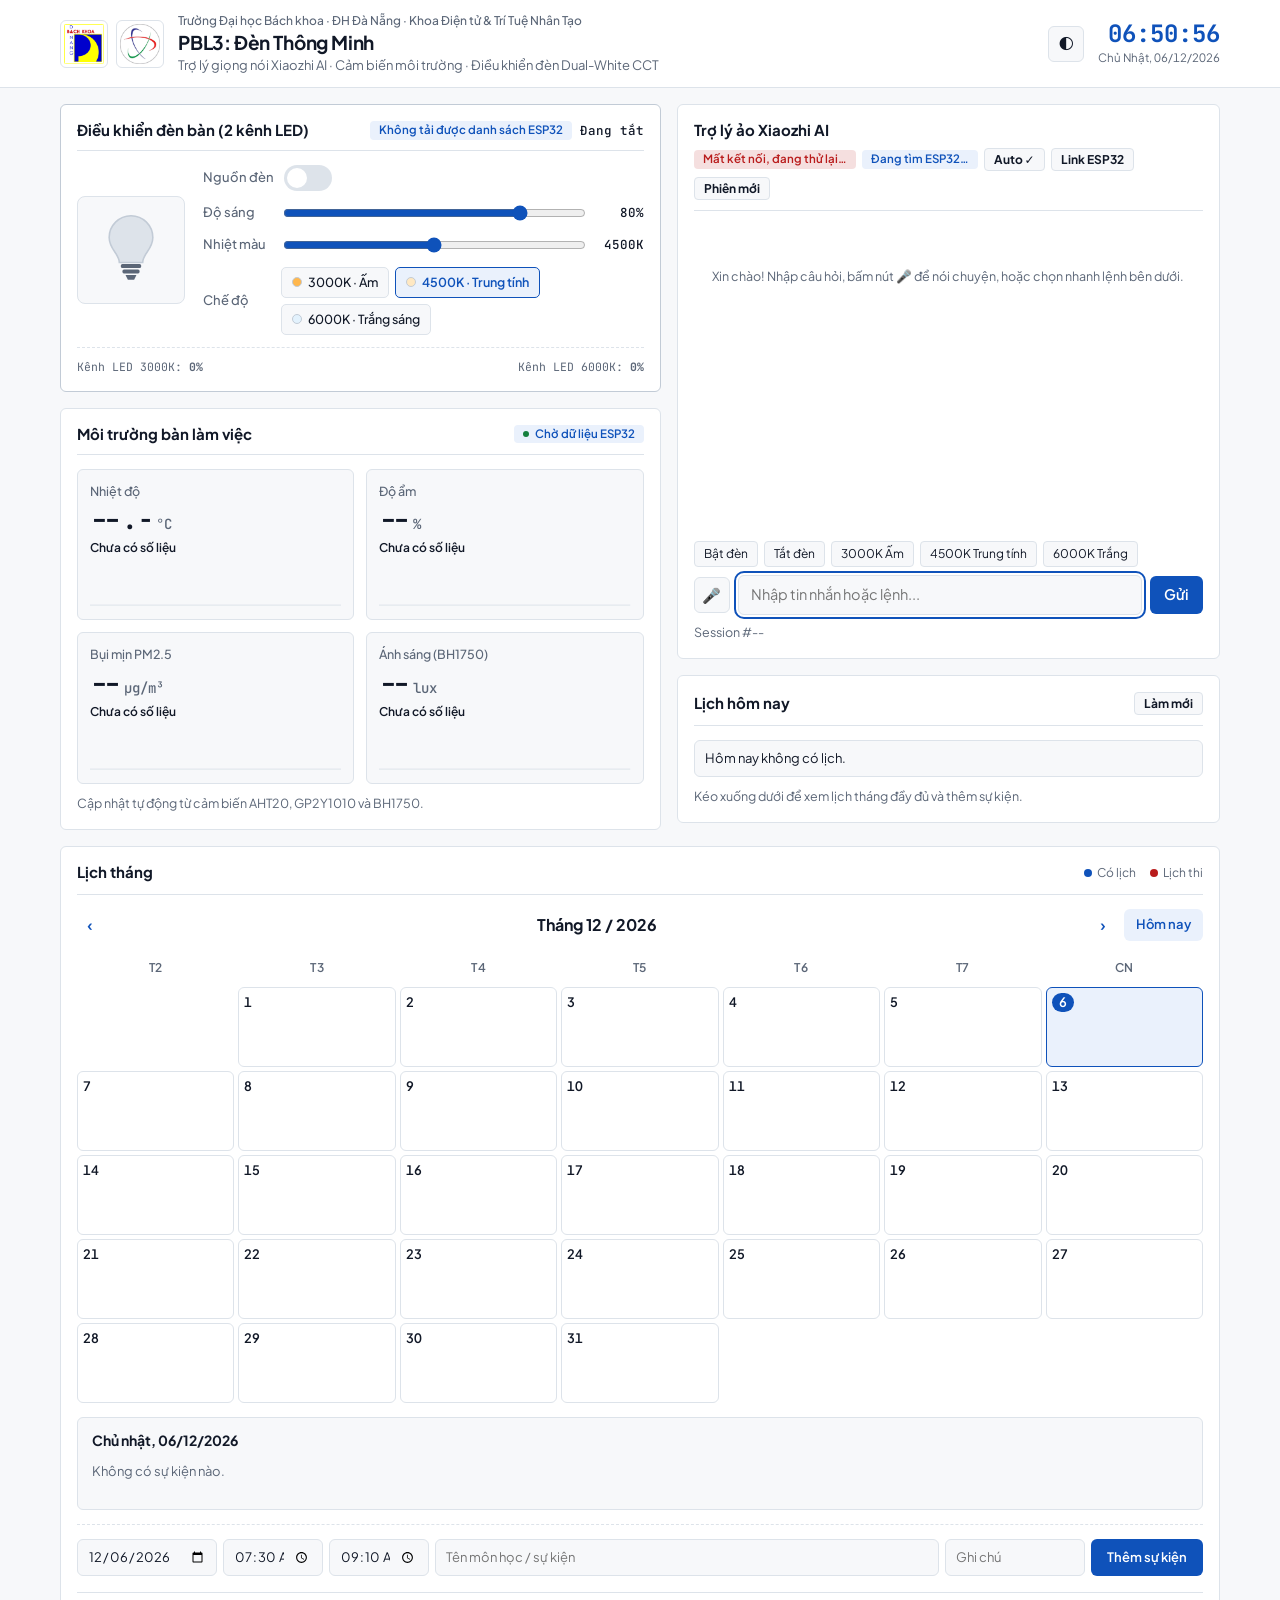
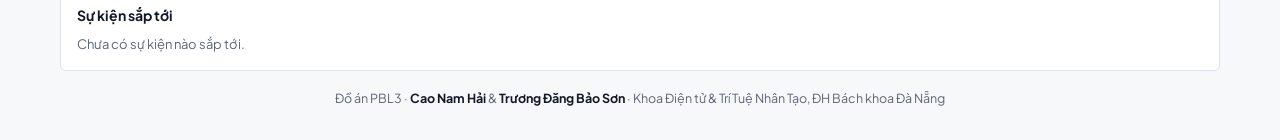
==== commit 25214ca0: "Sua loi" ====
--- a/templates/index.html
+++ b/templates/index.html
@@ -363,7 +363,7 @@
     </section>
 
     <footer>
-      Đồ án PBL3 · <b>Cao Nam Hải</b> &amp; <b>Trương Bảo Sơn</b> · Khoa Điện tử &amp; Trí Tuệ Nhân Tạo, ĐH Bách khoa Đà Nẵng
+      Đồ án PBL3 · <b>Cao Nam Hải</b> &amp; <b>Trương Đăng Bảo Sơn</b> · Khoa Điện tử &amp; Trí Tuệ Nhân Tạo, ĐH Bách khoa Đà Nẵng
     </footer>
   </div>
 
@@ -437,10 +437,18 @@
           if (this.ws !== socket) return;
           let msg; try { msg = JSON.parse(event.data); } catch { return; }
           if (msg.type === 'full_state') {
-            this.setStatus(msg.data.online ? `ESP32 ${deviceId}` : `ESP32 ${deviceId} · chưa kết nối`, msg.data.online);
+            this.tools = Array.isArray(msg.data.tools) ? msg.data.tools : [];
+            const toolCount = this.tools.length;
+            const statusText = msg.data.online
+              ? (toolCount ? `ESP32 ${deviceId} · ${toolCount} MCP tools` : `ESP32 ${deviceId}`)
+              : `ESP32 ${deviceId} · chưa kết nối`;
+            this.setStatus(statusText, msg.data.online);
             if (!msg.data.online) document.getElementById('sensorSource').textContent = 'ESP32 offline · dữ liệu cũ';
             if (msg.data.lamp) window.dispatchEvent(new CustomEvent('lamp_sync', { detail: { ...msg.data.lamp, esp32_device_id: deviceId } }));
             if (msg.data.sensors) window.dispatchEvent(new CustomEvent('esp32_sensor', { detail: { ...msg.data.sensors, esp32_device_id: deviceId } }));
+          } else if (msg.type === 'device_tools') {
+            this.tools = Array.isArray(msg.data?.tools) ? msg.data.tools : [];
+            this.setStatus(`ESP32 ${deviceId} · ${this.tools.length} MCP tools`, true);
           } else if (msg.type === 'lamp_update') {
             window.dispatchEvent(new CustomEvent('lamp_sync', { detail: { ...(msg.data || {}), esp32_device_id: deviceId } }));
           } else if (msg.type === 'sensor_update') {
@@ -508,17 +516,25 @@
           }
         } catch { this.setStatus('Không tải được danh sách ESP32', false); }
       },
+      hasTool(name) {
+        if (!Array.isArray(this.tools) || !this.tools.length) return true;
+        return this.tools.some(t => t && t.name === name);
+      },
       refreshState() {
         if (this.refreshing || !this.deviceId) return;
         this.refreshing = true;
         const deviceId = this.deviceId;
         setTimeout(async () => {
           try {
-            const results = await Promise.all([
-              this.command('Lamp.GetState', {}, { kind: 'state' }),
-              this.command('self.get_environment', {}, { kind: 'state' }),
-            ]);
-            if (this.deviceId === deviceId && results.every(Boolean)) this.setStatus(`ESP32 ${deviceId}`, true);
+            const calls = [];
+            if (this.hasTool('Lamp.GetState')) calls.push(this.command('Lamp.GetState', {}, { kind: 'state' }));
+            if (this.hasTool('self.get_environment')) calls.push(this.command('self.get_environment', {}, { kind: 'state' }));
+            if (!calls.length) return;
+            const results = await Promise.all(calls);
+            if (this.deviceId === deviceId && results.every(Boolean)) {
+              const count = Array.isArray(this.tools) ? this.tools.length : 0;
+              this.setStatus(count ? `ESP32 ${deviceId} · ${count} MCP tools` : `ESP32 ${deviceId}`, true);
+            }
           } finally {
             this.refreshing = false;
           }
